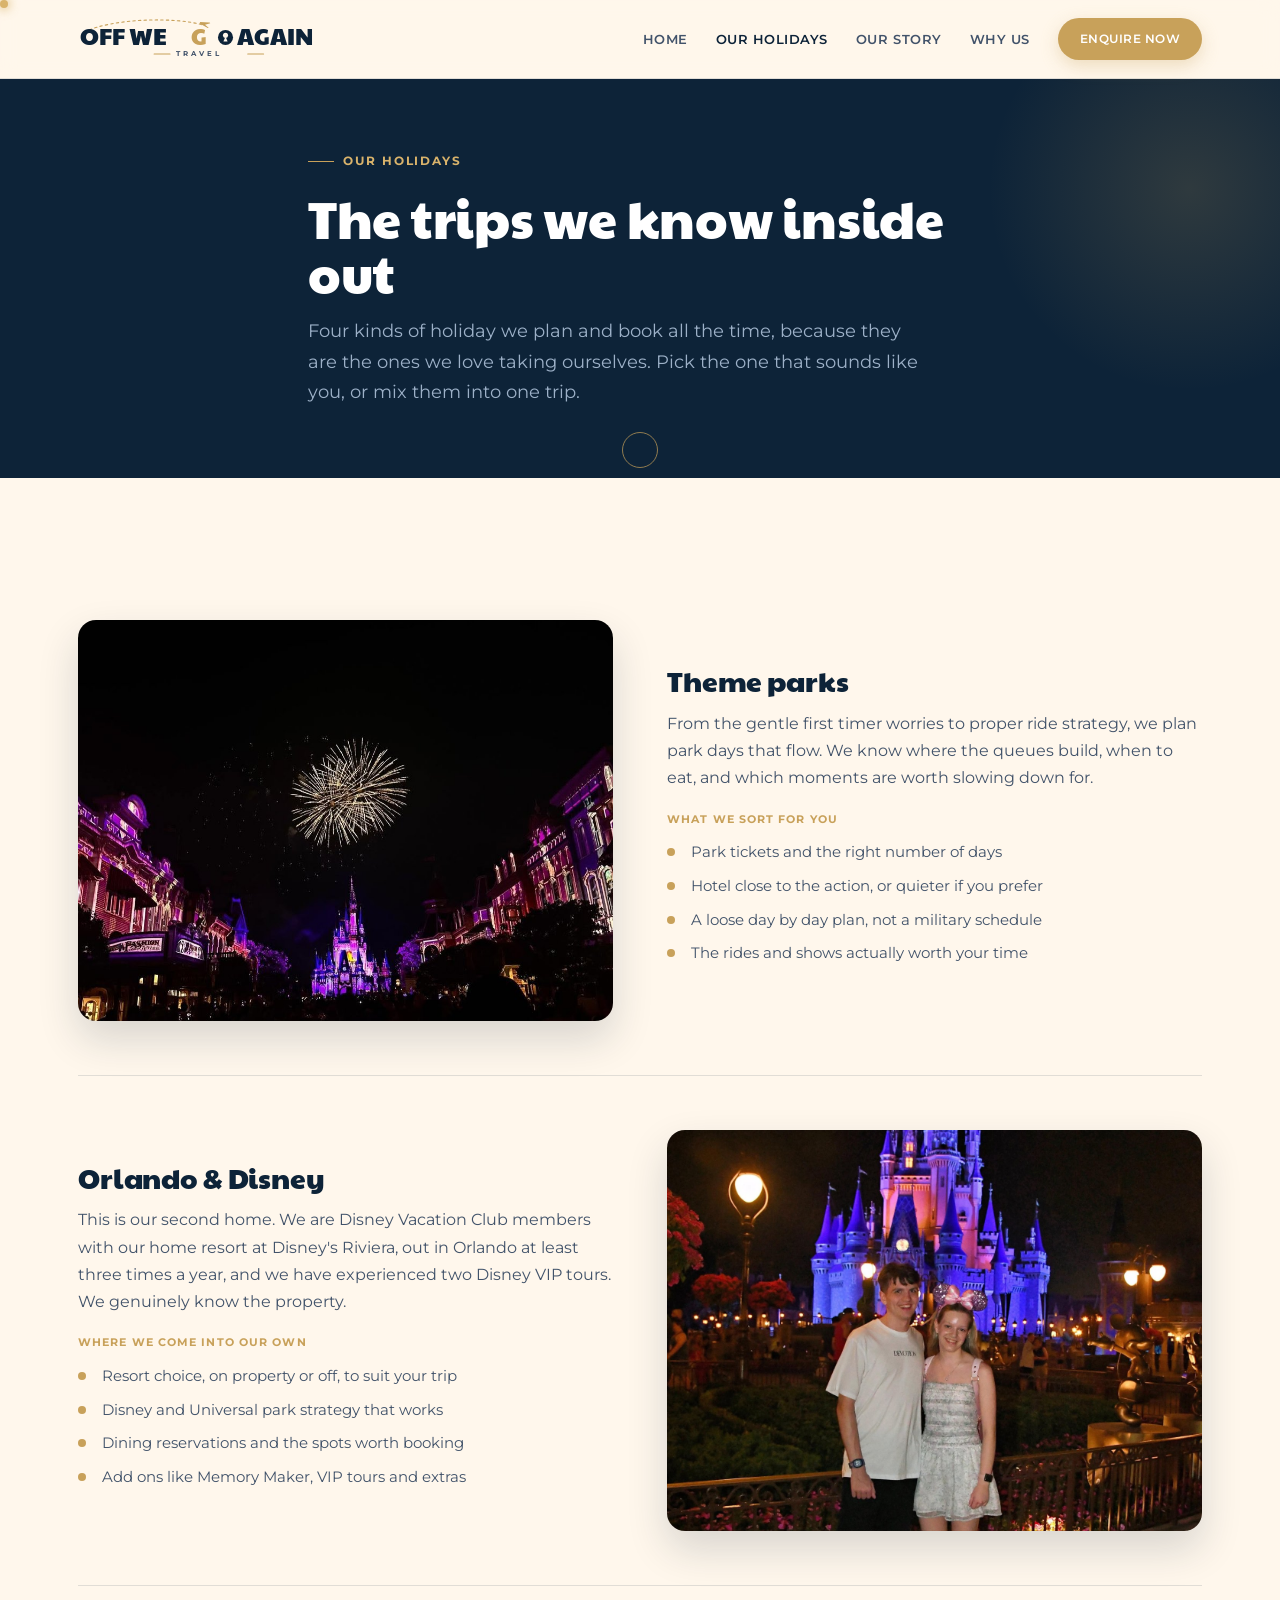
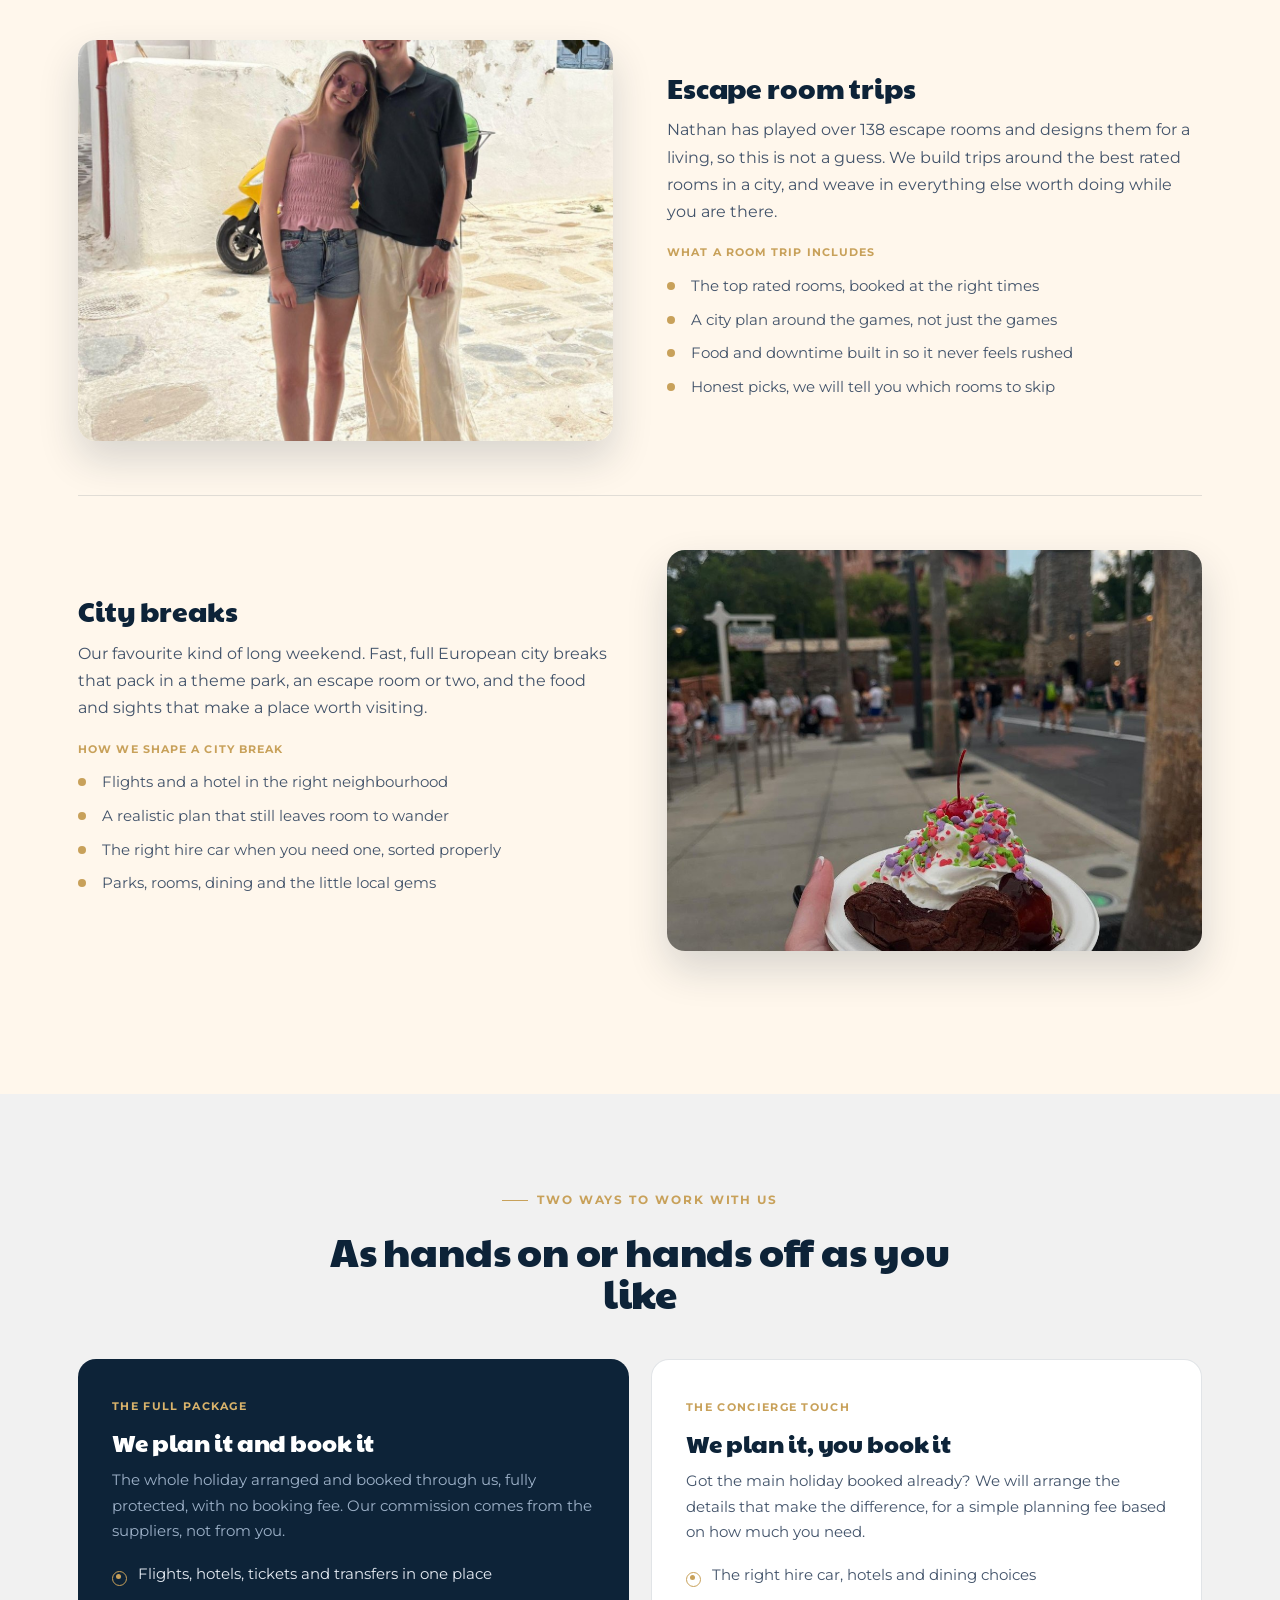
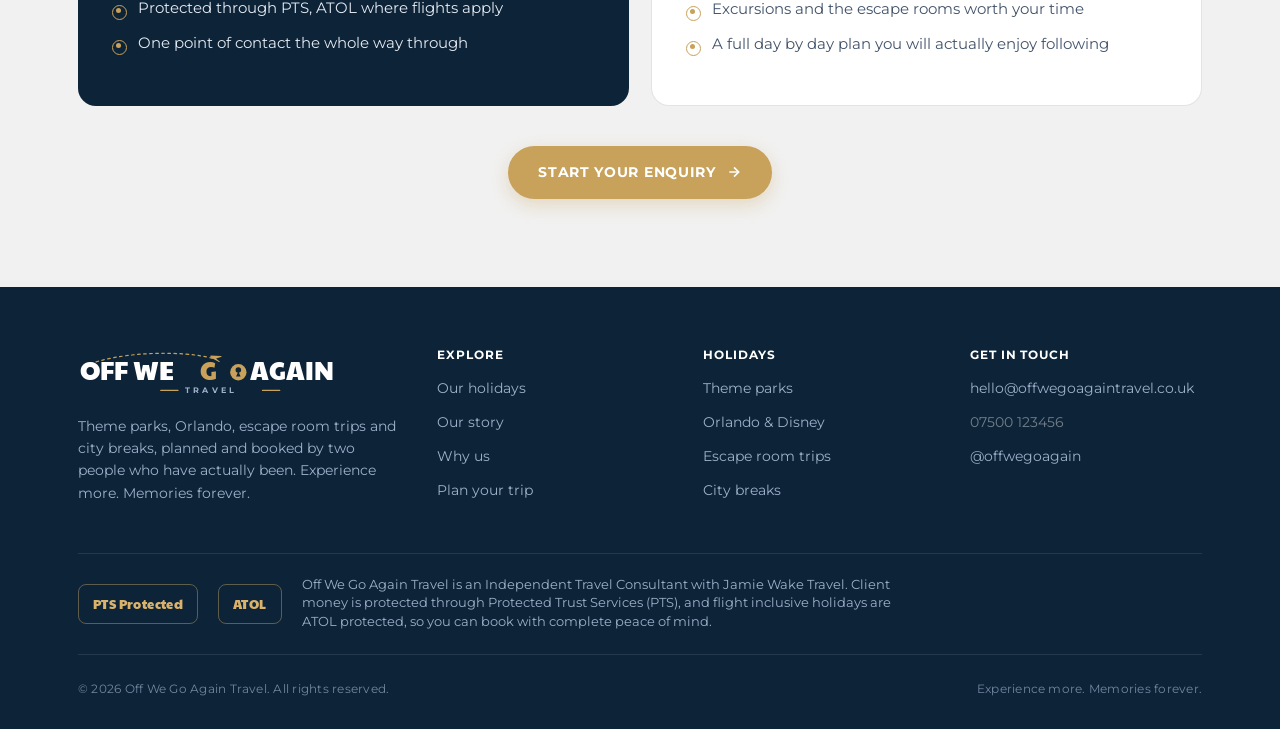
==== holidays.html @ 4f4ea639 "Add Off We Go Again Travel site with magical interactions Static five-page travel site plus a shared" ====
<!DOCTYPE html>
<html lang="en">
<head>
<meta charset="UTF-8">
<meta name="viewport" content="width=device-width, initial-scale=1.0">
<title>Our Holidays | Off We Go Again Travel</title>
<meta name="description" content="Theme parks, Orlando and Disney, escape room trips and European city breaks, planned around you.">
<link rel="preconnect" href="https://fonts.googleapis.com">
<link rel="preconnect" href="https://fonts.gstatic.com" crossorigin>
<link href="https://fonts.googleapis.com/css2?family=Paytone+One&family=Montserrat:wght@400;500;600;700;800&family=Caveat:wght@600;700&display=swap" rel="stylesheet">
<link rel="icon" type="image/png" href="assets/favicon.png">
<link rel="stylesheet" href="assets/style.css">
</head>
<body>
<svg width="0" height="0" style="position:absolute" aria-hidden="true"><defs>
<clipPath id="keyClip" clipPathUnits="objectBoundingBox"><path d="M0.5,0 C0.78,0 1,0.17 1,0.38 C1,0.53 0.9,0.66 0.74,0.72 L0.82,1 L0.18,1 L0.26,0.72 C0.1,0.66 0,0.53 0,0.38 C0,0.17 0.22,0 0.5,0 Z"/></clipPath>
<clipPath id="keyClipWide" clipPathUnits="objectBoundingBox"><path d="M0.5,0 C0.78,0 1,0.17 1,0.38 C1,0.53 0.9,0.66 0.74,0.72 L0.82,1 L0.18,1 L0.26,0.72 C0.1,0.66 0,0.53 0,0.38 C0,0.17 0.22,0 0.5,0 Z"/></clipPath>
</defs></svg>
<header>
  <div class="wrap nav">
    <a href="index.html" aria-label="Off We Go Again Travel home"><svg class="logo-lockup" viewBox="0 0 318 58" role="img" xmlns="http://www.w3.org/2000/svg">
  <title>Off We Go Again Travel</title>
  <path class="lk-stroke" d="M8 20 C44 3, 122 1, 156 11" stroke-dasharray="3 4" stroke-linecap="round"/>
  <g transform="translate(156,2) rotate(20)"><path class="lk-gold" d="M0 6 L11 2.5 Q12 2 12.5 3 L7 7 L12.5 9 Q12 10 11 9.5 L0 8 Z" stroke="none"/></g>
  <text class="lk-word lk-navy" x="2" y="36">OFF WE</text>
  <text class="lk-word lk-gold" x="142" y="36">G</text>
  <g><circle class="lk-key-circle" cx="186" cy="27" r="9.5"/><circle class="lk-key-hole" cx="186" cy="24.3" r="3.2"/><path class="lk-key-hole" d="M186 25.8 L183.4 32 L188.6 32 Z"/></g>
  <text class="lk-word lk-navy" x="200" y="36">AGAIN</text>
  <line class="lk-stroke" x1="96" y1="48" x2="116" y2="48" stroke-linecap="round"/>
  <text class="lk-travel" x="124" y="51">TRAVEL</text>
  <line class="lk-stroke" x1="214" y1="48" x2="234" y2="48" stroke-linecap="round"/>
</svg></a>
    <nav class="navlinks">
        <a href="index.html">Home</a>
        <a href="holidays.html" class="active">Our Holidays</a>
        <a href="story.html">Our Story</a>
        <a href="why.html">Why Us</a>
        <a href="plan.html" class="btn"><span>Enquire now</span></a>
    </nav>
    <button class="burger" aria-label="Open menu">
      <svg width="26" height="26" viewBox="0 0 24 24" fill="none" stroke="currentColor" stroke-width="2"><line x1="3" y1="6" x2="21" y2="6"/><line x1="3" y1="12" x2="21" y2="12"/><line x1="3" y1="18" x2="21" y2="18"/></svg>
    </button>
  </div>
</header>
<section class="page-hero"><div class="wrap inner">
  <span class="eyebrow light">Our holidays</span>
  <h1>The trips we know inside out</h1>
  <p>Four kinds of holiday we plan and book all the time, because they are the ones we love taking ourselves. Pick the one that sounds like you, or mix them into one trip.</p>
</div></section>

<section class="section"><div class="wrap">
  <div class="offer" id="parks"><div class="offer-media"><img src="assets/fireworks.jpg" alt="Fireworks over a theme park at night"></div><div class="offer-text">
      <h3>Theme parks</h3>
      <p class="lead">From the gentle first timer worries to proper ride strategy, we plan park days that flow. We know where the queues build, when to eat, and which moments are worth slowing down for.</p>
      <div class="incl">What we sort for you</div>
      <ul><li>Park tickets and the right number of days</li><li>Hotel close to the action, or quieter if you prefer</li><li>A loose day by day plan, not a military schedule</li><li>The rides and shows actually worth your time</li></ul>
    </div></div>
  <div class="offer flip" id="orlando"><div class="offer-text">
      <h3>Orlando &amp; Disney</h3>
      <p class="lead">This is our second home. We are Disney Vacation Club members with our home resort at Disney's Riviera, out in Orlando at least three times a year, and we have experienced two Disney VIP tours. We genuinely know the property.</p>
      <div class="incl">Where we come into our own</div>
      <ul><li>Resort choice, on property or off, to suit your trip</li><li>Disney and Universal park strategy that works</li><li>Dining reservations and the spots worth booking</li><li>Add ons like Memory Maker, VIP tours and extras</li></ul>
    </div><div class="offer-media"><img src="assets/castle-night.jpg" alt="Cinderella Castle lit up at night"></div></div>
  <div class="offer" id="rooms"><div class="offer-media"><img src="assets/greece.jpg" alt="A couple exploring a European town"></div><div class="offer-text">
      <h3>Escape room trips</h3>
      <p class="lead">Nathan has played over 138 escape rooms and designs them for a living, so this is not a guess. We build trips around the best rated rooms in a city, and weave in everything else worth doing while you are there.</p>
      <div class="incl">What a room trip includes</div>
      <ul><li>The top rated rooms, booked at the right times</li><li>A city plan around the games, not just the games</li><li>Food and downtime built in so it never feels rushed</li><li>Honest picks, we will tell you which rooms to skip</li></ul>
    </div></div>
  <div class="offer flip" id="cities"><div class="offer-text">
      <h3>City breaks</h3>
      <p class="lead">Our favourite kind of long weekend. Fast, full European city breaks that pack in a theme park, an escape room or two, and the food and sights that make a place worth visiting.</p>
      <div class="incl">How we shape a city break</div>
      <ul><li>Flights and a hotel in the right neighbourhood</li><li>A realistic plan that still leaves room to wander</li><li>The right hire car when you need one, sorted properly</li><li>Parks, rooms, dining and the little local gems</li></ul>
    </div><div class="offer-media"><img src="assets/sundae.jpg" alt="A dessert held up in a theme park"></div></div>
</div></section>

<section class="section how"><div class="wrap">
  <div class="sec-head center">
    <span class="eyebrow">Two ways to work with us</span>
    <h2>As hands on or hands off as you like</h2>
  </div>
  <div class="ways">
    <div class="way book">
      <span class="tag">The full package</span>
      <h3>We plan it and book it</h3>
      <p>The whole holiday arranged and booked through us, fully protected, with no booking fee. Our commission comes from the suppliers, not from you.</p>
      <ul><li>Flights, hotels, tickets and transfers in one place</li><li>Protected through PTS, ATOL where flights apply</li><li>One point of contact the whole way through</li></ul>
    </div>
    <div class="way plan">
      <span class="tag">The concierge touch</span>
      <h3>We plan it, you book it</h3>
      <p>Got the main holiday booked already? We will arrange the details that make the difference, for a simple planning fee based on how much you need.</p>
      <ul><li>The right hire car, hotels and dining choices</li><li>Excursions and the escape rooms worth your time</li><li>A full day by day plan you will actually enjoy following</li></ul>
    </div>
  </div>
  <div style="text-align:center;margin-top:40px"><a href="plan.html" class="btn"><span>Start your enquiry</span><svg class="ar" width="16" height="16" viewBox="0 0 24 24" fill="none" stroke="currentColor" stroke-width="2.4"><line x1="5" y1="12" x2="19" y2="12"/><polyline points="12 5 19 12 12 19"/></svg></a></div>
</div></section>
<footer>
  <div class="wrap">
    <div class="foot-grid">
      <div class="foot-brand">
        <svg class="logo-lockup" viewBox="0 0 318 58" role="img" xmlns="http://www.w3.org/2000/svg">
  <title>Off We Go Again Travel</title>
  <path class="lk-stroke" d="M8 20 C44 3, 122 1, 156 11" stroke-dasharray="3 4" stroke-linecap="round"/>
  <g transform="translate(156,2) rotate(20)"><path class="lk-gold" d="M0 6 L11 2.5 Q12 2 12.5 3 L7 7 L12.5 9 Q12 10 11 9.5 L0 8 Z" stroke="none"/></g>
  <text class="lk-word lk-navy" x="2" y="36">OFF WE</text>
  <text class="lk-word lk-gold" x="142" y="36">G</text>
  <g><circle class="lk-key-circle" cx="186" cy="27" r="9.5"/><circle class="lk-key-hole" cx="186" cy="24.3" r="3.2"/><path class="lk-key-hole" d="M186 25.8 L183.4 32 L188.6 32 Z"/></g>
  <text class="lk-word lk-navy" x="200" y="36">AGAIN</text>
  <line class="lk-stroke" x1="96" y1="48" x2="116" y2="48" stroke-linecap="round"/>
  <text class="lk-travel" x="124" y="51">TRAVEL</text>
  <line class="lk-stroke" x1="214" y1="48" x2="234" y2="48" stroke-linecap="round"/>
</svg>
        <p>Theme parks, Orlando, escape room trips and city breaks, planned and booked by two people who have actually been. Experience more. Memories forever.</p>
      </div>
      <div>
        <h4>Explore</h4>
        <ul>
          <li><a href="holidays.html">Our holidays</a></li>
          <li><a href="story.html">Our story</a></li>
          <li><a href="why.html">Why us</a></li>
          <li><a href="plan.html">Plan your trip</a></li>
        </ul>
      </div>
      <div>
        <h4>Holidays</h4>
        <ul>
          <li><a href="holidays.html#parks">Theme parks</a></li>
          <li><a href="holidays.html#orlando">Orlando &amp; Disney</a></li>
          <li><a href="holidays.html#rooms">Escape room trips</a></li>
          <li><a href="holidays.html#cities">City breaks</a></li>
        </ul>
      </div>
      <div>
        <h4>Get in touch</h4>
        <ul>
          <li><a href="mailto:hello@offwegoagaintravel.co.uk">hello@offwegoagaintravel.co.uk</a></li>
          <li class="ph">07500 123456</li>
          <li><a href="#">@offwegoagain</a></li>
        </ul>
      </div>
    </div>
    <div class="foot-protect">
      <span class="badge">PTS Protected</span>
      <span class="badge">ATOL</span>
      <span class="pt">Off We Go Again Travel is an Independent Travel Consultant with Jamie Wake Travel. Client money is protected through Protected Trust Services (PTS), and flight inclusive holidays are ATOL protected, so you can book with complete peace of mind.</span>
    </div>
    <div class="foot-bottom">
      <span>&copy; 2026 Off We Go Again Travel. All rights reserved.</span>
      <span>Experience more. Memories forever.</span>
    </div>
  </div>
</footer>
<script src="assets/main.js" defer></script>

</body>
</html>
---- assets/style.css ----
@font-face{font-family:'CaveatLocal';src:url([data-uri]) format('woff2');font-weight:700;font-display:swap}
:root{
  --navy:#0D2338; --navy-deep:#091A2B; --slate:#55789A; --slate-soft:#9DB1C8;
  --gold:#C8A15A; --gold-bright:#D9B36B; --paper:#FFF7EC; --paper-2:#F1F1F1;
  --ink:#0D2338; --ink-soft:#42536A; --line:rgba(13,35,56,.12);
  --btn:#C8A15A; --btn-hover:#D9B36B;
  --display:'Paytone One',sans-serif; --body:'Montserrat',sans-serif;
  --script:'CaveatLocal','Caveat',cursive;
}
*{margin:0;padding:0;box-sizing:border-box}
html{scroll-behavior:smooth}
body{font-family:var(--body);color:var(--ink);background:var(--paper);line-height:1.7;-webkit-font-smoothing:antialiased}
h1,h2,h3,h4{font-family:var(--display);font-weight:400;line-height:1.06;letter-spacing:-.005em}
a{color:inherit;text-decoration:none}
img{display:block;max-width:100%}
.wrap{max-width:1180px;margin:0 auto;padding:0 28px}
.section{padding:88px 0}

/* ---------- logo lockup ---------- */
.logo-lockup{display:block;height:46px;width:auto}
.logo-lockup .lk-word{font-family:var(--display);font-size:30px}
.logo-lockup .lk-navy{fill:var(--navy)}
.logo-lockup .lk-gold{fill:var(--gold)}
.logo-lockup .lk-travel{font-family:var(--body);font-weight:700;font-size:9px;letter-spacing:.42em;fill:var(--ink-soft)}
.logo-lockup .lk-stroke{stroke:var(--gold);stroke-width:1.4;fill:none}
.logo-lockup .lk-key-circle{fill:var(--navy)}
.logo-lockup .lk-key-hole{fill:var(--paper)}

/* ---------- buttons ---------- */
.btn{display:inline-flex;align-items:center;gap:10px;background:var(--btn);color:#fff;font-family:var(--body);
  font-weight:700;font-size:13.5px;letter-spacing:.05em;text-transform:uppercase;padding:15px 30px;border:none;
  border-radius:999px;cursor:pointer;position:relative;overflow:hidden;
  transition:transform .25s cubic-bezier(.2,.8,.2,1),box-shadow .25s,background .25s;
  box-shadow:0 6px 18px rgba(200,161,90,.32)}
.btn span{position:relative;z-index:2}
.btn::after{content:"";position:absolute;inset:0;background:var(--btn-hover);transform:translateX(-101%);
  transition:transform .35s cubic-bezier(.2,.8,.2,1);z-index:1}
.btn:hover{transform:translateY(-3px);box-shadow:0 12px 26px rgba(200,161,90,.42)}
.btn:hover::after{transform:translateX(0)}
.btn:active{transform:translateY(-1px)}
.btn:focus-visible{outline:3px solid var(--navy);outline-offset:3px}
.btn .ar{transition:transform .3s;position:relative;z-index:2}
.btn:hover .ar{transform:translateX(4px)}
.btn-light{background:#fff;color:var(--navy);box-shadow:0 6px 18px rgba(13,35,56,.12)}
.btn-light::after{background:var(--paper-2)}
.btn-ghost{display:inline-flex;align-items:center;gap:8px;color:#fff;font-weight:600;font-size:13px;letter-spacing:.04em;
  text-transform:uppercase;padding:14px 8px;border-bottom:1.5px solid transparent;transition:border-color .25s}
.btn-ghost:hover{border-color:var(--gold)}
.btn-ghost.dark{color:var(--navy)}

/* ---------- header ---------- */
header{position:sticky;top:0;z-index:50;background:rgba(255,247,236,.9);backdrop-filter:blur(10px);border-bottom:1px solid var(--line)}
.nav{display:flex;align-items:center;justify-content:space-between;height:78px}
.navlinks{display:flex;align-items:center;gap:28px}
.navlinks a{font-size:13px;font-weight:600;color:var(--ink-soft);transition:color .2s;letter-spacing:.04em;text-transform:uppercase}
.navlinks a:hover,.navlinks a.active{color:var(--navy)}
.navlinks .btn{padding:11px 22px;font-size:12px;color:#fff}
.burger{display:none;background:none;border:none;cursor:pointer;color:var(--navy)}

/* ---------- eyebrow ---------- */
.eyebrow{display:inline-flex;align-items:center;gap:9px;font-size:12px;font-weight:700;letter-spacing:.16em;
  text-transform:uppercase;color:var(--gold);margin-bottom:18px}
.eyebrow::before{content:"";width:26px;height:1px;background:var(--gold)}
.eyebrow.light{color:var(--gold-bright)}

/* ---------- page hero (inner pages) ---------- */
.page-hero{background:var(--navy);color:#fff;padding:64px 0 70px;position:relative;overflow:hidden}
.page-hero::before{content:"";position:absolute;top:-120px;right:-140px;width:460px;height:460px;border-radius:50%;
  background:radial-gradient(circle,rgba(200,161,90,.18),transparent 62%);pointer-events:none}
.page-hero .inner{position:relative;z-index:2;max-width:720px}
.page-hero h1{font-size:clamp(34px,5vw,52px);margin-bottom:16px}
.page-hero p{color:var(--slate-soft);font-size:18px;font-weight:400;max-width:34em}

/* ---------- home hero ---------- */
.hero{position:relative;background:var(--navy);color:#fff;overflow:hidden;padding:74px 0 86px}
.hero::before{content:"";position:absolute;top:-120px;right:-160px;width:520px;height:520px;border-radius:50%;
  background:radial-gradient(circle,rgba(200,161,90,.20),transparent 62%);pointer-events:none}
.hero::after{content:"";position:absolute;left:-12%;bottom:-30%;width:60%;height:120%;
  background:radial-gradient(circle,rgba(85,120,154,.20),transparent 60%);pointer-events:none}
.hero-grid{display:grid;grid-template-columns:1.05fr .95fr;gap:54px;align-items:center;position:relative;z-index:2}
.hero h1{font-size:clamp(40px,6vw,66px);color:#fff;margin-bottom:6px}
.hero h1 .l2{color:var(--gold-bright)}
.hero .lede{font-size:17.5px;font-weight:400;color:var(--slate-soft);max-width:32em;margin:22px 0 16px}
.hero .sig-tag{font-family:var(--display);font-size:14px;color:#fff;letter-spacing:.06em;margin-bottom:30px;opacity:.92;text-transform:uppercase}
.hero-cta{display:flex;gap:14px;flex-wrap:wrap;align-items:center}

/* keyhole signature */
.keyhole-stage{position:relative;display:flex;justify-content:center;align-items:center;min-height:440px}
.keyhole{position:relative;width:330px;height:430px;filter:drop-shadow(0 30px 50px rgba(0,0,0,.45))}
.keyhole svg.kh-frame{position:absolute;inset:0;width:100%;height:100%;z-index:3;pointer-events:none}
.keyhole .photo{position:absolute;inset:0;width:100%;height:100%;object-fit:cover;clip-path:url(#keyClip);-webkit-clip-path:url(#keyClip)}
.kh-ring{position:absolute;inset:-14px;border:2px dashed rgba(200,161,90,.5);clip-path:url(#keyClipWide);-webkit-clip-path:url(#keyClipWide)}
.plane{position:absolute;z-index:5;color:var(--gold-bright);top:6%;left:-6%;animation:fly 9s ease-in-out infinite}
@keyframes fly{0%,100%{transform:translate(0,0) rotate(8deg)}50%{transform:translate(10px,-14px) rotate(2deg)}}
.passport-stamp{position:absolute;z-index:5;bottom:8%;right:-8%;background:var(--gold);color:var(--navy);
  font-family:var(--display);font-size:12px;width:96px;height:96px;border-radius:50%;display:flex;flex-direction:column;
  align-items:center;justify-content:center;text-align:center;line-height:1.15;transform:rotate(-12deg);
  box-shadow:0 10px 24px rgba(0,0,0,.3);border:3px solid #fff;text-transform:uppercase;letter-spacing:.02em}
.passport-stamp b{font-size:23px;display:block;letter-spacing:0}

/* ---------- trust strip ---------- */
.trust{background:var(--navy-deep);color:var(--slate-soft);position:relative;z-index:2}
.trust .wrap{display:flex;flex-wrap:wrap;gap:14px 40px;justify-content:center;padding:18px 28px;font-size:13px;font-weight:500}
.trust span.it{display:inline-flex;align-items:center;gap:9px}
.trust .dot{width:6px;height:6px;border-radius:50%;background:var(--gold)}

/* ---------- section heads ---------- */
.sec-head{max-width:680px;margin-bottom:46px}
.sec-head.center{margin-left:auto;margin-right:auto;text-align:center}
.sec-head.center .eyebrow{justify-content:center}
.sec-head h2{font-size:clamp(28px,3.6vw,40px);color:var(--navy);margin-bottom:16px}
.sec-head p{font-size:16.5px;font-weight:400;color:var(--ink-soft)}

/* ---------- "what we do" two-cards ---------- */
.ways{display:grid;grid-template-columns:1fr 1fr;gap:22px}
.way{border-radius:18px;padding:38px 34px;position:relative;overflow:hidden}
.way.book{background:var(--navy);color:#fff}
.way.plan{background:#fff;border:1px solid var(--line)}
.way .tag{font-family:var(--body);font-weight:700;font-size:11px;letter-spacing:.12em;text-transform:uppercase;
  color:var(--gold-bright);margin-bottom:14px;display:block}
.way.plan .tag{color:var(--gold)}
.way h3{font-size:24px;margin-bottom:12px}
.way.book h3{color:#fff}.way.plan h3{color:var(--navy)}
.way p{font-size:15px;font-weight:400;margin-bottom:18px}
.way.book p{color:var(--slate-soft)}.way.plan p{color:var(--ink-soft)}
.way ul{list-style:none;margin-bottom:6px}
.way li{font-size:14.5px;font-weight:400;padding-left:26px;position:relative;margin-bottom:10px}
.way li::before{content:"";position:absolute;left:0;top:9px;width:13px;height:13px;border-radius:50%;
  border:1.5px solid var(--gold);background:transparent}
.way li::after{content:"";position:absolute;left:4px;top:12px;width:5px;height:5px;border-radius:50%;background:var(--gold)}
.way.book li{color:#E4EAF2}.way.plan li{color:var(--ink-soft)}

/* ---------- offerings grid ---------- */
.dest-grid{display:grid;grid-template-columns:repeat(4,1fr);gap:18px}
.dest{position:relative;border-radius:16px;overflow:hidden;min-height:344px;display:flex;align-items:flex-end;color:#fff;cursor:pointer;background:var(--navy)}
.dest img{position:absolute;inset:0;width:100%;height:100%;object-fit:cover;transition:transform .6s cubic-bezier(.2,.8,.2,1)}
.dest::after{content:"";position:absolute;inset:0;background:linear-gradient(to top,rgba(9,26,43,.93) 8%,rgba(9,26,43,.3) 55%,rgba(9,26,43,.05))}
.dest:hover img{transform:scale(1.07)}
.dest-body{position:relative;z-index:2;padding:24px}
.dest-body .num{font-family:var(--display);font-size:12px;color:var(--gold-bright);letter-spacing:.05em}
.dest-body h3{font-size:21px;margin:6px 0 6px;color:#fff}
.dest-body p{font-size:13px;font-weight:400;color:var(--slate-soft);line-height:1.55}
.dest-arrow{position:absolute;top:20px;right:20px;z-index:2;width:38px;height:38px;border-radius:50%;background:rgba(255,255,255,.16);display:flex;align-items:center;justify-content:center;transition:background .25s,transform .25s}
.dest:hover .dest-arrow{background:var(--gold);transform:rotate(-45deg)}

/* ---------- how it works ---------- */
.how{background:var(--paper-2)}
.steps{display:grid;grid-template-columns:repeat(3,1fr);gap:24px;counter-reset:step}
.step{background:#fff;border:1px solid var(--line);border-radius:16px;padding:34px 30px;position:relative}
.step .sn{font-family:var(--display);font-size:15px;color:#fff;background:var(--gold);width:40px;height:40px;border-radius:50%;display:flex;align-items:center;justify-content:center;margin-bottom:18px}
.step h3{font-size:19px;color:var(--navy);margin-bottom:10px}
.step p{font-size:14.5px;font-weight:400;color:var(--ink-soft);line-height:1.6}

/* ---------- story ---------- */
.story{background:var(--paper-2)}
.story-grid{display:grid;grid-template-columns:1fr 1fr;gap:60px;align-items:center}
.story-photos{display:grid;grid-template-columns:1fr 1fr;grid-template-rows:auto auto;gap:14px}
.story-photos img{border-radius:14px;object-fit:cover;width:100%;height:100%;box-shadow:0 14px 30px rgba(13,35,56,.16)}
.story-photos .tall{grid-row:span 2;height:100%}
.story-text h2{font-size:clamp(28px,3.6vw,40px);color:var(--navy);margin-bottom:22px}
.story-text p{color:var(--ink-soft);margin-bottom:16px;font-size:16px;font-weight:400}
.story-text .hl{color:var(--navy);font-weight:700}
.signature{font-family:var(--script);color:var(--navy);font-size:42px;line-height:1;margin-top:20px;transform:rotate(-3deg);display:inline-block}
.signature .sub{display:block;font-family:var(--body);font-size:12px;font-weight:600;letter-spacing:.1em;text-transform:uppercase;color:var(--gold);transform:rotate(3deg);margin-top:6px}

/* ---------- stats ---------- */
.stats{background:var(--navy);color:#fff;padding:72px 0}
.stats-grid{display:grid;grid-template-columns:repeat(4,1fr);gap:24px;text-align:center}
.stat .n{font-family:var(--display);font-size:clamp(34px,4.6vw,52px);color:var(--gold-bright);line-height:1}
.stat .l{font-size:13px;font-weight:500;color:var(--slate-soft);margin-top:10px;letter-spacing:.03em;text-transform:uppercase}
.stat{position:relative}
.stat:not(:last-child)::after{content:"";position:absolute;right:-12px;top:18%;height:64%;width:1px;background:rgba(255,255,255,.12)}

/* ---------- why grid ---------- */
.why-grid{display:grid;grid-template-columns:repeat(3,1fr);gap:22px}
.why{background:#fff;border:1px solid var(--line);border-radius:16px;padding:32px 28px;transition:transform .3s,box-shadow .3s}
.why:hover{transform:translateY(-5px);box-shadow:0 18px 40px rgba(13,35,56,.13)}
.why .ic{width:54px;height:54px;border-radius:50%;border:1.5px solid var(--gold);color:var(--gold);display:flex;align-items:center;justify-content:center;margin-bottom:18px}
.why h3{font-size:18px;color:var(--navy);margin-bottom:10px}
.why p{font-size:14px;font-weight:400;color:var(--ink-soft);line-height:1.6}

/* ---------- cta band ---------- */
.cta-band{background:var(--navy-deep);color:#fff;text-align:center;border-radius:24px;padding:66px 32px;position:relative;overflow:hidden}
.cta-band::before{content:"";position:absolute;top:-40%;left:50%;transform:translateX(-50%);width:680px;height:680px;background:radial-gradient(circle,rgba(200,161,90,.16),transparent 60%);pointer-events:none}
.cta-band h2{font-size:clamp(28px,4vw,44px);margin-bottom:14px;position:relative;color:#fff}
.cta-band h2 em{color:var(--gold-bright);font-style:normal}
.cta-band p{color:var(--slate-soft);max-width:32em;margin:0 auto 28px;position:relative;font-size:16.5px;font-weight:400}
.cta-band .btn{position:relative}

/* ---------- detailed offering rows (holidays page) ---------- */
.offer{display:grid;grid-template-columns:1fr 1fr;gap:54px;align-items:center;padding:54px 0;border-bottom:1px solid var(--line)}
.offer:last-child{border-bottom:none}
.offer.flip .offer-media{order:2}
.offer-media{border-radius:18px;overflow:hidden;aspect-ratio:4/3;box-shadow:0 18px 40px rgba(13,35,56,.16)}
.offer-media img{width:100%;height:100%;object-fit:cover}
.offer h3{font-size:28px;color:var(--navy);margin-bottom:14px}
.offer .lead{font-size:16px;color:var(--ink-soft);margin-bottom:18px;font-weight:400}
.offer .incl{font-family:var(--body);font-weight:700;font-size:11px;letter-spacing:.1em;text-transform:uppercase;color:var(--gold);margin-bottom:12px}
.offer ul{list-style:none}
.offer li{font-size:14.5px;font-weight:400;color:var(--ink-soft);padding-left:24px;position:relative;margin-bottom:9px}
.offer li::before{content:"";position:absolute;left:0;top:8px;width:8px;height:8px;border-radius:50%;background:var(--gold)}

/* ---------- form ---------- */
.form-wrap{display:grid;grid-template-columns:1.3fr .9fr;gap:54px;align-items:start}
.form-card{background:#fff;border:1px solid var(--line);border-radius:20px;padding:40px;box-shadow:0 18px 44px rgba(13,35,56,.08)}
.fstep{margin-bottom:30px}
.fstep:last-of-type{margin-bottom:24px}
.fstep .fs-label{display:flex;align-items:center;gap:12px;margin-bottom:16px}
.fstep .fs-num{font-family:var(--display);font-size:13px;color:#fff;background:var(--gold);width:30px;height:30px;border-radius:50%;display:flex;align-items:center;justify-content:center;flex-shrink:0}
.fstep .fs-q{font-family:var(--display);font-size:17px;color:var(--navy)}
.fstep .fs-hint{font-size:13px;color:var(--ink-soft);margin:-8px 0 14px 42px;font-weight:400}
.chips{display:flex;flex-wrap:wrap;gap:10px}
.chip{position:relative;cursor:pointer}
.chip input{position:absolute;opacity:0;inset:0;cursor:pointer}
.chip span{display:inline-flex;align-items:center;gap:8px;padding:11px 18px;border:1.5px solid var(--line);border-radius:999px;font-size:14px;font-weight:500;color:var(--ink-soft);transition:all .2s;background:var(--paper)}
.chip input:checked+span{border-color:var(--gold);background:rgba(200,161,90,.12);color:var(--navy)}
.chip input:focus-visible+span{outline:2px solid var(--navy);outline-offset:2px}
.frow{display:grid;grid-template-columns:1fr 1fr;gap:16px}
.field{margin-bottom:16px}
.field label{display:block;font-size:13px;font-weight:600;color:var(--navy);margin-bottom:7px;letter-spacing:.01em}
.field input,.field select,.field textarea{width:100%;padding:13px 15px;border:1.5px solid var(--line);border-radius:12px;font-family:var(--body);font-size:15px;color:var(--ink);background:var(--paper);transition:border-color .2s}
.field input:focus,.field select:focus,.field textarea:focus{outline:none;border-color:var(--gold)}
.field textarea{resize:vertical;min-height:110px}
.form-aside{position:sticky;top:100px}
.aside-card{background:var(--navy);color:#fff;border-radius:20px;padding:34px}
.aside-card h3{font-size:22px;color:#fff;margin-bottom:16px}
.aside-card .step-mini{display:flex;gap:14px;margin-bottom:18px}
.aside-card .step-mini .n{font-family:var(--display);color:var(--gold-bright);font-size:15px;flex-shrink:0;width:26px}
.aside-card .step-mini p{font-size:14px;color:var(--slate-soft);font-weight:400;line-height:1.5}
.aside-card .step-mini p b{color:#fff;font-weight:600;display:block;margin-bottom:2px}
.aside-note{background:var(--paper-2);border-radius:16px;padding:22px;margin-top:20px;font-size:13.5px;color:var(--ink-soft);font-weight:400;line-height:1.6}
.aside-note b{color:var(--navy)}

/* ---------- footer ---------- */
footer{background:var(--navy);color:var(--slate-soft);padding:62px 0 30px;font-size:14px;font-weight:400}
.foot-grid{display:grid;grid-template-columns:1.4fr 1fr 1fr 1fr;gap:34px;padding-bottom:40px;border-bottom:1px solid rgba(255,255,255,.1)}
.foot-brand .logo-lockup{height:50px;margin-bottom:16px}
.foot-brand .logo-lockup .lk-navy{fill:#fff}
.foot-brand .logo-lockup .lk-travel{fill:var(--slate-soft)}
.foot-brand .logo-lockup .lk-key-circle{fill:var(--gold)}
.foot-brand .logo-lockup .lk-key-hole{fill:var(--navy)}
.foot-brand p{max-width:24em;line-height:1.6}
footer h4{font-family:var(--body);font-weight:700;color:#fff;font-size:12px;margin-bottom:16px;letter-spacing:.08em;text-transform:uppercase}
footer ul{list-style:none}
footer li{margin-bottom:10px}
footer li a{transition:color .2s}
footer li a:hover{color:var(--gold-bright)}
.foot-protect{display:flex;align-items:center;gap:20px;padding:22px 0;border-bottom:1px solid rgba(255,255,255,.1);flex-wrap:wrap}
.foot-protect .badge{font-family:var(--display);font-size:13px;color:var(--gold-bright);border:1.5px solid rgba(217,179,107,.4);border-radius:8px;padding:8px 14px;letter-spacing:.03em}
.foot-protect .pt{font-size:12.5px;color:var(--slate-soft);font-weight:400;max-width:50em;line-height:1.5}
.foot-bottom{display:flex;justify-content:space-between;flex-wrap:wrap;gap:12px;padding-top:24px;font-size:12px;color:rgba(157,177,200,.7);letter-spacing:.02em}
.ph{color:rgba(255,255,255,.42)}

@media(max-width:920px){
  .hero-grid,.story-grid,.form-wrap,.offer{grid-template-columns:1fr;gap:40px}
  .offer.flip .offer-media{order:0}
  .keyhole-stage{order:-1}
  .ways{grid-template-columns:1fr}
  .dest-grid{grid-template-columns:repeat(2,1fr)}
  .steps{grid-template-columns:1fr}
  .stats-grid{grid-template-columns:repeat(2,1fr);gap:36px 24px}
  .stat:nth-child(2)::after{display:none}
  .why-grid{grid-template-columns:1fr}
  .foot-grid{grid-template-columns:1fr 1fr}
  .form-aside{position:static}
}
@media(max-width:600px){
  .navlinks{display:none}.burger{display:block}
  .dest-grid{grid-template-columns:1fr}
  .stats-grid{grid-template-columns:repeat(2,1fr)}
  .stat::after{display:none}
  .foot-grid{grid-template-columns:1fr}
  .frow{grid-template-columns:1fr}
  .section{padding:60px 0}
}
/* ============================================================
   Interactions layer — magical cursor, reveals, sparkles, nav
   ============================================================ */

/* ---------- scroll reveal ---------- */
.js .reveal{opacity:0;transform:translateY(26px);
  transition:opacity .7s cubic-bezier(.2,.8,.2,1),transform .7s cubic-bezier(.2,.8,.2,1);
  transition-delay:var(--reveal-delay,0ms);will-change:opacity,transform}
.js .reveal.in{opacity:1;transform:none}

/* ---------- mobile nav (replaces inline JS styling) ---------- */
@media(max-width:600px){
  .navlinks{display:flex;position:absolute;top:78px;left:0;right:0;flex-direction:column;align-items:flex-start;
    background:var(--paper);padding:22px 28px 26px;border-bottom:1px solid var(--line);gap:18px;
    box-shadow:0 18px 30px rgba(13,35,56,.12);
    opacity:0;visibility:hidden;pointer-events:none;transform:translateY(-12px);
    transition:opacity .28s ease,transform .28s ease,visibility .28s}
  body.nav-open .navlinks{opacity:1;visibility:visible;pointer-events:auto;transform:none}
  .navlinks .btn{align-self:stretch;justify-content:center}
  .burger svg line{transition:transform .3s ease,opacity .25s ease;transform-origin:center}
  body.nav-open .burger svg line:nth-child(1){transform:translateY(6px) rotate(45deg)}
  body.nav-open .burger svg line:nth-child(2){opacity:0}
  body.nav-open .burger svg line:nth-child(3){transform:translateY(-6px) rotate(-45deg)}
}

/* ---------- header on scroll ---------- */
header{transition:box-shadow .3s ease,background .3s ease}
header.scrolled{box-shadow:0 8px 28px rgba(13,35,56,.10)}

/* ---------- hero sparkles ---------- */
.sparkle-layer{position:absolute;inset:0;z-index:1;pointer-events:none;overflow:hidden}
.sparkle{position:absolute;border-radius:50%;background:var(--gold-bright);
  box-shadow:0 0 6px 1px rgba(217,179,107,.8);opacity:0;
  animation:twinkle linear infinite}
@keyframes twinkle{
  0%,100%{opacity:0;transform:scale(.4)}
  40%{opacity:.9;transform:scale(1)}
  70%{opacity:.35;transform:scale(.7)}
}

/* ---------- entrance flourishes ---------- */
.hero h1{animation:riseIn .9s cubic-bezier(.2,.8,.2,1) both}
.hero .lede{animation:riseIn .9s cubic-bezier(.2,.8,.2,1) .12s both}
.hero .sig-tag{animation:riseIn .9s cubic-bezier(.2,.8,.2,1) .2s both}
.hero-cta{animation:riseIn .9s cubic-bezier(.2,.8,.2,1) .28s both}
.keyhole{animation:popIn 1s cubic-bezier(.2,.9,.25,1) .1s both}
@keyframes riseIn{from{opacity:0;transform:translateY(22px)}to{opacity:1;transform:none}}
@keyframes popIn{from{opacity:0;transform:scale(.92)}to{opacity:1;transform:none}}

/* keyhole interactive lift */
.keyhole{transition:transform .5s cubic-bezier(.2,.8,.2,1)}
.keyhole-stage:hover .keyhole{transform:translateY(-6px)}
.passport-stamp{transition:transform .4s cubic-bezier(.2,.9,.25,1)}
.keyhole-stage:hover .passport-stamp{transform:rotate(-6deg) scale(1.05)}

/* gentle shimmer on gold logo key */
.lk-gold,.lk-key-circle{transition:fill .3s}

/* ---------- magical custom cursor ---------- */
.cursor-dot,.cursor-ring{position:fixed;top:0;left:0;pointer-events:none;z-index:9999;
  border-radius:50%;opacity:1;transition:opacity .25s ease}
.cursor-dot{width:8px;height:8px;background:var(--gold-bright);
  box-shadow:0 0 10px 2px rgba(217,179,107,.7)}
.cursor-ring{width:36px;height:36px;border:1.5px solid rgba(200,161,90,.7);
  transition:width .25s ease,height .25s ease,border-color .25s ease,background .25s ease,opacity .25s ease}
body.has-cursor{cursor:none}
body.has-cursor a,body.has-cursor button,body.has-cursor input,
body.has-cursor textarea,body.has-cursor select,body.has-cursor label,
body.has-cursor .dest,body.has-cursor .chip{cursor:none}
body.cursor-hot .cursor-ring{width:52px;height:52px;border-color:var(--gold-bright);background:rgba(200,161,90,.10)}
body.cursor-down .cursor-ring{width:28px;height:28px;border-color:#fff}
.cursor-spark{position:fixed;width:5px;height:5px;border-radius:50%;pointer-events:none;z-index:9998;
  background:var(--gold-bright);box-shadow:0 0 8px 2px rgba(217,179,107,.85);
  transform:translate(-50%,-50%);animation:sparkFade .7s ease-out forwards}
@keyframes sparkFade{
  0%{opacity:1;transform:translate(-50%,-50%) scale(1)}
  100%{opacity:0;transform:translate(calc(-50% + var(--dx)),calc(-50% + var(--dy))) scale(.2)}
}

@media(max-width:600px){
  .cursor-dot,.cursor-ring,.cursor-spark{display:none}
}

@media(prefers-reduced-motion:reduce){*{animation:none!important;transition:none!important}
  .sparkle-layer{display:none}.cursor-dot,.cursor-ring,.cursor-spark{display:none}
  .js .reveal{opacity:1;transform:none}}
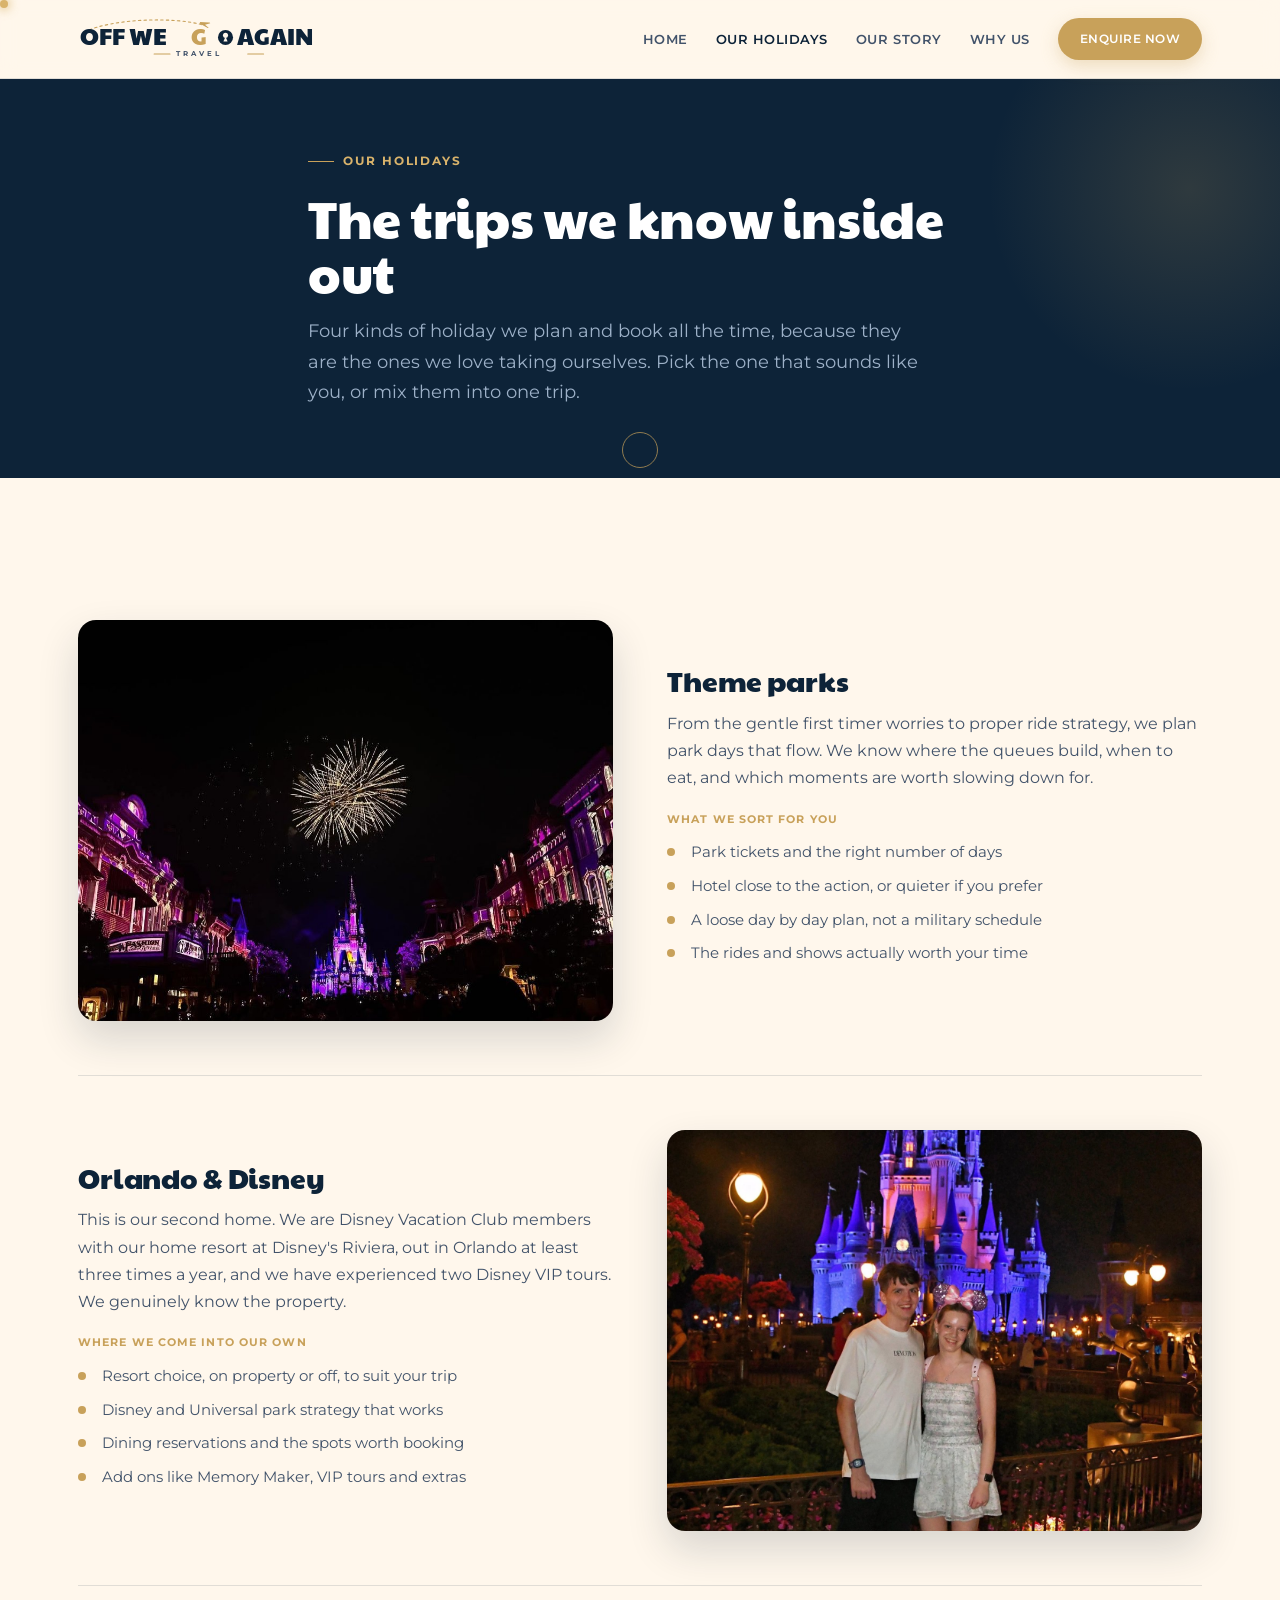
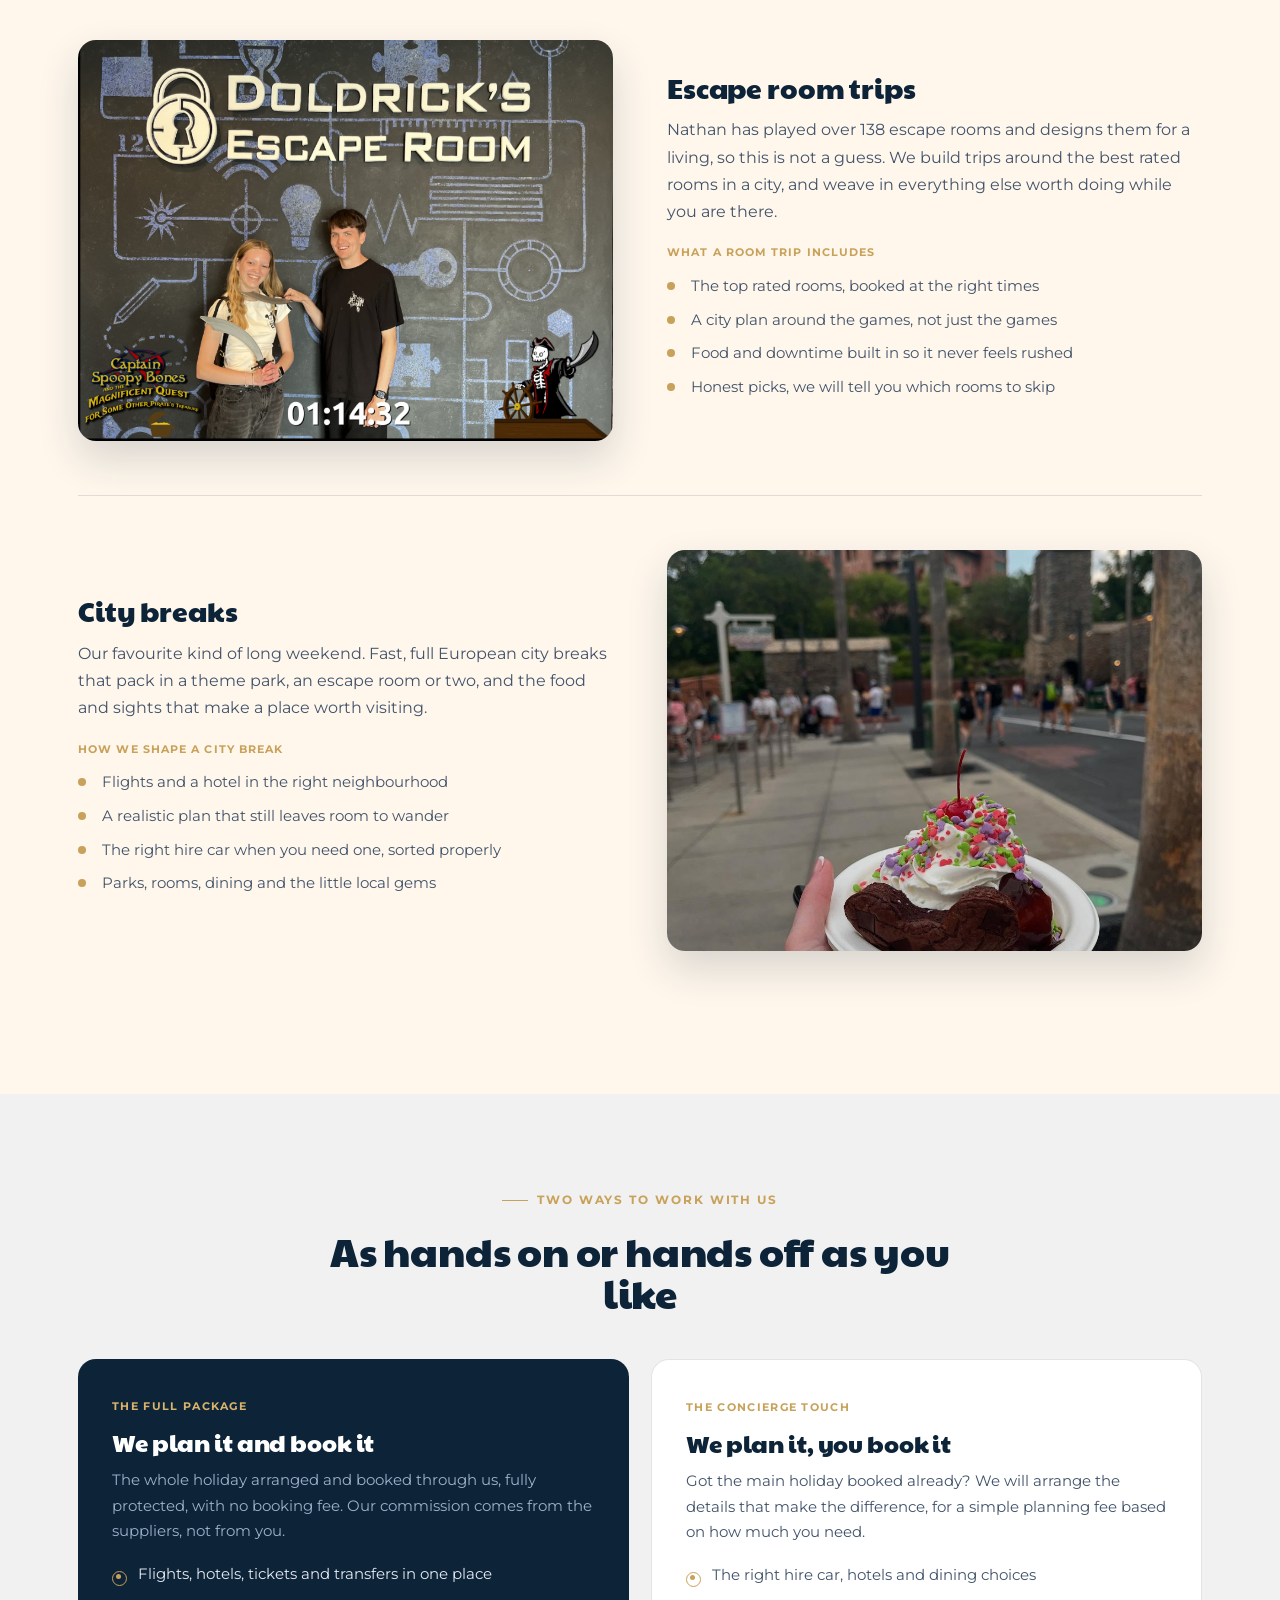
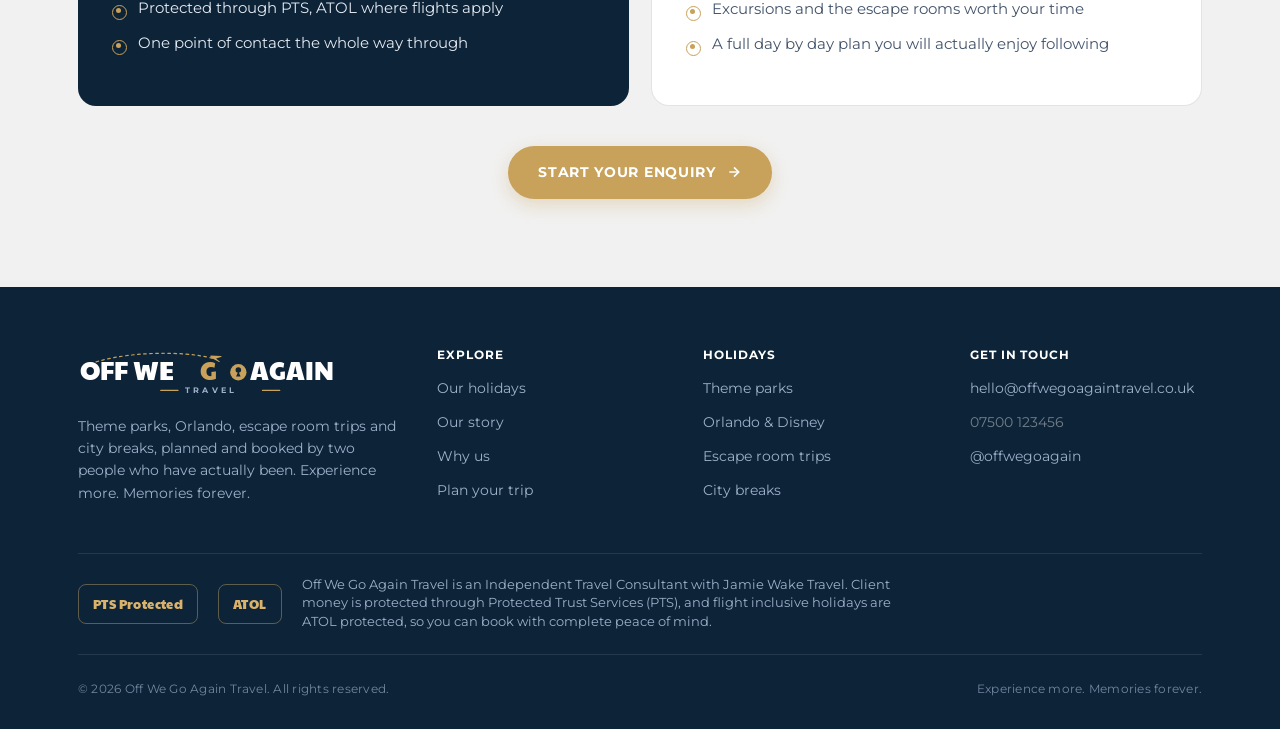
==== commit d195b59c: "Swap escape room trip photos for real Doldrick's Escape Room shots - Holidays page offer now uses th" ====
--- a/holidays.html
+++ b/holidays.html
@@ -61,7 +61,7 @@
       <div class="incl">Where we come into our own</div>
       <ul><li>Resort choice, on property or off, to suit your trip</li><li>Disney and Universal park strategy that works</li><li>Dining reservations and the spots worth booking</li><li>Add ons like Memory Maker, VIP tours and extras</li></ul>
     </div><div class="offer-media"><img src="assets/castle-night.jpg" alt="Cinderella Castle lit up at night"></div></div>
-  <div class="offer" id="rooms"><div class="offer-media"><img src="assets/greece.jpg" alt="A couple exploring a European town"></div><div class="offer-text">
+  <div class="offer" id="rooms"><div class="offer-media"><img src="assets/escape-room-pirate.png" alt="Charlotte and Nathan with cutlasses at Doldrick's Escape Room after a pirate-themed game"></div><div class="offer-text">
       <h3>Escape room trips</h3>
       <p class="lead">Nathan has played over 138 escape rooms and designs them for a living, so this is not a guess. We build trips around the best rated rooms in a city, and weave in everything else worth doing while you are there.</p>
       <div class="incl">What a room trip includes</div>
--- a/assets/style.css
+++ b/assets/style.css
@@ -331,6 +331,34 @@
 /* gentle shimmer on gold logo key */
 .lk-gold,.lk-key-circle{transition:fill .3s}
 
+/* ---------- testimonial ---------- */
+.testimonial-card{position:relative;max-width:800px;margin:0 auto;
+  background:linear-gradient(155deg,var(--navy),var(--navy-deep));color:#fff;
+  border-radius:26px;padding:54px 54px 46px;overflow:hidden;
+  border:1px solid rgba(217,179,107,.30);box-shadow:0 30px 64px rgba(13,35,56,.30)}
+.testimonial-card .testi-glow{position:absolute;top:-32%;right:-12%;width:440px;height:440px;border-radius:50%;
+  background:radial-gradient(circle,rgba(200,161,90,.22),transparent 62%);pointer-events:none}
+.testimonial-card .quote-mark{position:absolute;top:-6px;left:30px;font-family:var(--display);
+  font-size:150px;line-height:1;color:rgba(217,179,107,.20);pointer-events:none}
+.testimonial-card .stars{display:flex;gap:5px;margin-bottom:22px;position:relative;z-index:2;color:var(--gold-bright)}
+.testimonial-card .stars svg{filter:drop-shadow(0 2px 5px rgba(217,179,107,.45))}
+.testimonial-card blockquote{position:relative;z-index:2}
+.testimonial-card blockquote p{font-size:19px;line-height:1.66;font-weight:400;color:#EAF0F7;margin-bottom:16px}
+.testimonial-card blockquote p:last-child{margin-bottom:0}
+.testimonial-card blockquote p em{color:var(--gold-bright);font-style:normal;font-weight:600}
+.bleep{filter:blur(5px);background:rgba(255,255,255,.07);border-radius:5px;padding:0 .18em;
+  cursor:help;user-select:none;transition:filter .25s ease}
+.bleep:hover,.bleep:focus{filter:blur(0)}
+.testimonial-card figcaption{display:flex;flex-direction:column;gap:4px;margin-top:26px;
+  padding-top:24px;border-top:1px solid rgba(255,255,255,.12);position:relative;z-index:2}
+.testimonial-card .who{font-family:var(--display);font-size:20px;color:#fff}
+.testimonial-card .role{font-size:12px;letter-spacing:.13em;text-transform:uppercase;color:var(--gold-bright);font-weight:600}
+@media(max-width:600px){
+  .testimonial-card{padding:40px 26px 34px;border-radius:20px}
+  .testimonial-card blockquote p{font-size:16.5px}
+  .testimonial-card .quote-mark{font-size:104px;left:18px}
+}
+
 /* ---------- magical custom cursor ---------- */
 .cursor-dot,.cursor-ring{position:fixed;top:0;left:0;pointer-events:none;z-index:9999;
   border-radius:50%;opacity:1;transition:opacity .25s ease}
